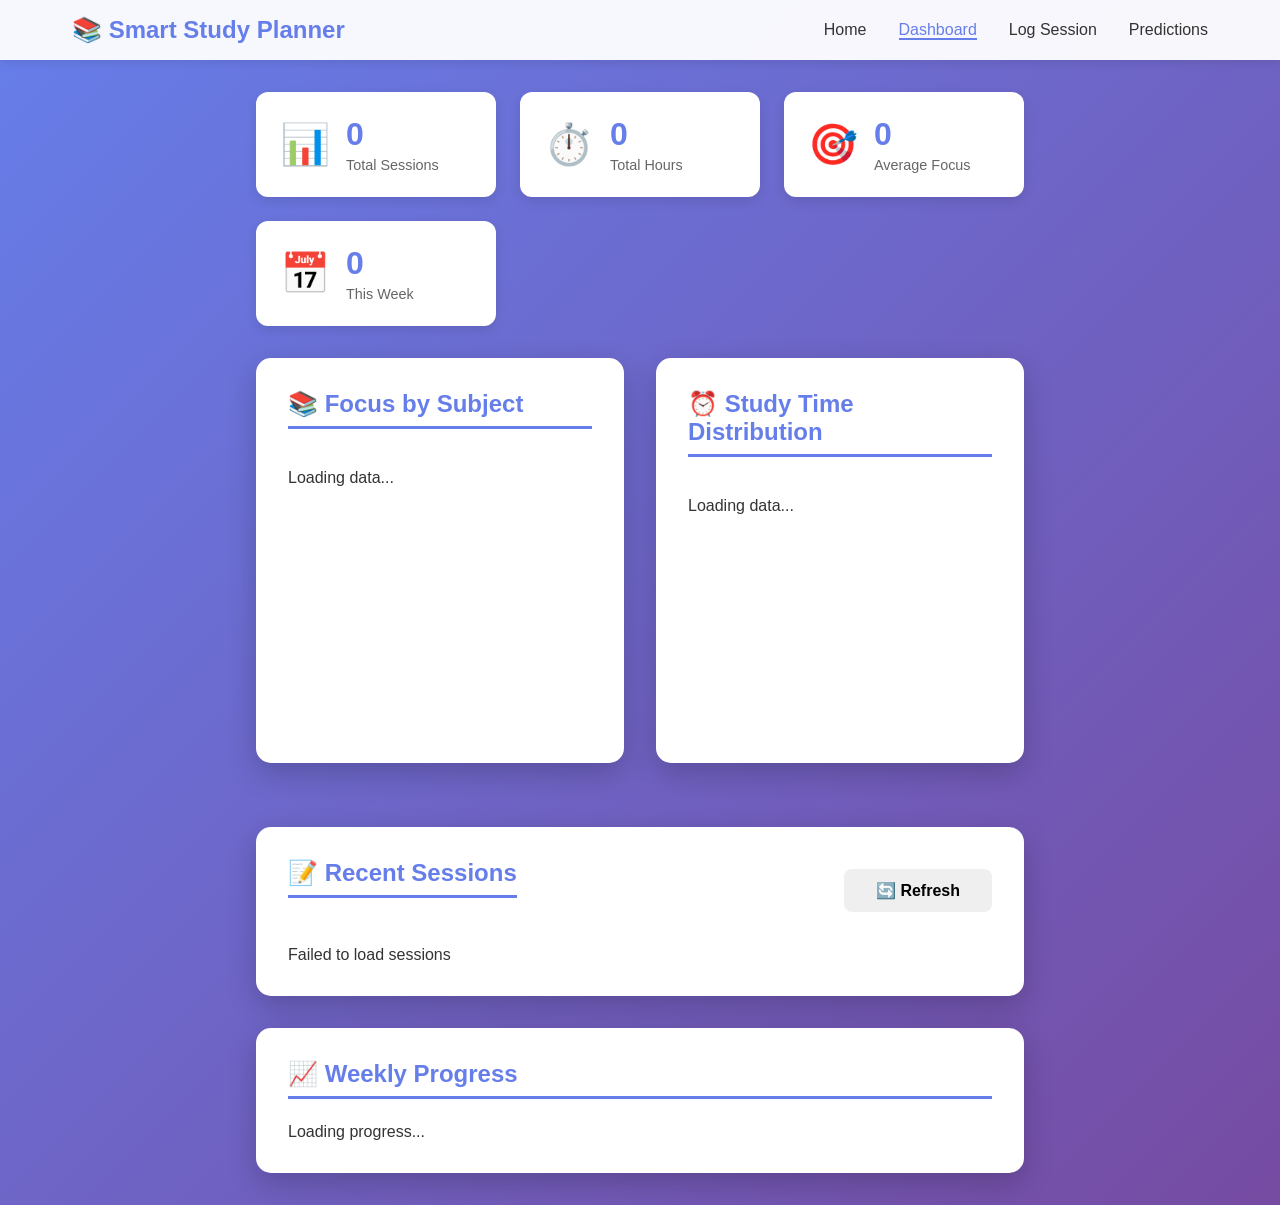
==== SmartStudy/frontend/dashboard.html @ 5bff1ed3 "Add files via upload" ====
<!DOCTYPE html>
<html lang="en">
<head>
    <meta charset="UTF-8">
    <meta name="viewport" content="width=device-width, initial-scale=1.0">
    <title>Dashboard - Smart Study Planner</title>
    <link rel="stylesheet" href="css/styles.css">
</head>
<body>
<!-- Navigation Bar -->
<nav class="navbar">
    <div class="nav-container">
        <h1 class="logo">📚 Smart Study Planner</h1>
        <ul class="nav-links">
            <li><a href="index.html">Home</a></li>
            <li><a href="dashboard.html" class="active">Dashboard</a></li>
            <li><a href="log-session.html">Log Session</a></li>
            <li><a href="predictions.html">Predictions</a></li>
        </ul>
    </div>
</nav>

<!-- Main Content -->
<main class="container">
    <!-- Statistics Cards -->
    <div class="stats-grid">
        <div class="stat-card">
            <div class="stat-icon">📊</div>
            <div class="stat-content">
                <h3 id="totalSessions">0</h3>
                <p>Total Sessions</p>
            </div>
        </div>

        <div class="stat-card">
            <div class="stat-icon">⏱️</div>
            <div class="stat-content">
                <h3 id="totalHours">0</h3>
                <p>Total Hours</p>
            </div>
        </div>

        <div class="stat-card">
            <div class="stat-icon">🎯</div>
            <div class="stat-content">
                <h3 id="avgFocus">0</h3>
                <p>Average Focus</p>
            </div>
        </div>

        <div class="stat-card">
            <div class="stat-icon">📅</div>
            <div class="stat-content">
                <h3 id="thisWeek">0</h3>
                <p>This Week</p>
            </div>
        </div>
    </div>

    <!-- Charts Section -->
    <div class="dashboard-grid">
        <!-- Focus by Subject -->
        <div class="card">
            <h2>📚 Focus by Subject</h2>
            <div id="subjectChart" class="chart-container">
                <div class="loading">Loading data...</div>
            </div>
        </div>

        <!-- Study Time Distribution -->
        <div class="card">
            <h2>⏰ Study Time Distribution</h2>
            <div id="timeChart" class="chart-container">
                <div class="loading">Loading data...</div>
            </div>
        </div>
    </div>

    <!-- Recent Sessions -->
    <div class="card">
        <div class="card-header">
            <h2>📝 Recent Sessions</h2>
            <button class="btn btn-secondary" onclick="refreshDashboard()">🔄 Refresh</button>
        </div>
        <div id="recentSessions" class="sessions-table">
            <div class="loading">Loading sessions...</div>
        </div>
    </div>

    <!-- Weekly Progress -->
    <div class="card">
        <h2>📈 Weekly Progress</h2>
        <div id="weeklyProgress" class="progress-container">
            <div class="loading">Loading progress...</div>
        </div>
    </div>
</main>

<!-- JavaScript -->
<script src="js/app-config.js"></script>
<script src="js/main.js"></script>
<script src="js/dashboard.js"></script>
</body>
</html>
---- SmartStudy/frontend/css/styles.css ----
/* ========== RESET & BASE STYLES ========== */
* {
    margin: 0;
    padding: 0;
    box-sizing: border-box; /* Makes width/height calculations easier */
}

body {
    font-family: 'Segoe UI', Tahoma, Geneva, Verdana, sans-serif;
    background: linear-gradient(135deg, #667eea 0%, #764ba2 100%);
    min-height: 100vh; /* At least full screen height */
    color: #333;
}


/* ========== NAVIGATION BAR ========== */
.navbar {
    background-color: rgba(255, 255, 255, 0.95);
    box-shadow: 0 2px 10px rgba(0,0,0,0.1);
    position: sticky; /* Stays at top when scrolling */
    top: 0;
    z-index: 100; /* Appears above other content */
}

.nav-container {
    max-width: 1200px;
    margin: 0 auto; /* Centers the container */
    padding: 1rem 2rem;
    display: flex;
    justify-content: space-between; /* Logo left, links right */
    align-items: center;
}

.logo {
    font-size: 1.5rem;
    color: #667eea;
}

.nav-links {
    display: flex;
    list-style: none; /* Removes bullet points */
    gap: 2rem; /* Space between items */
}

.nav-links a {
    text-decoration: none; /* Removes underline */
    color: #333;
    font-weight: 500;
    transition: color 0.3s; /* Smooth color change */
}

.nav-links a:hover {
    color: #667eea; /* Changes color on hover */
}

.nav-links a.active {
    color: #667eea;
    border-bottom: 2px solid #667eea;
}


/* ========== CONTAINER & CARDS ========== */
.container {
    max-width: 800px;
    margin: 2rem auto;
    padding: 0 1rem;
}

.card {
    background: white;
    border-radius: 15px; /* Rounded corners */
    padding: 2rem;
    margin-bottom: 2rem;
    box-shadow: 0 10px 30px rgba(0,0,0,0.2);
}

.card h2 {
    color: #667eea;
    margin-bottom: 1.5rem;
    border-bottom: 3px solid #667eea;
    padding-bottom: 0.5rem;
}


/* ========== FORM STYLES ========== */
.form-group {
    margin-bottom: 1.5rem;
}

.form-group label {
    display: block; /* Takes full width */
    margin-bottom: 0.5rem;
    font-weight: 600;
    color: #555;
}

.form-group input,
.form-group select,
.form-group textarea {
    width: 100%;
    padding: 0.75rem;
    border: 2px solid #e0e0e0;
    border-radius: 8px;
    font-size: 1rem;
    transition: border-color 0.3s;
}

.form-group input:focus,
.form-group select:focus,
.form-group textarea:focus {
    outline: none; /* Removes default outline */
    border-color: #667eea; /* Highlights in purple */
}


/* ========== RANGE SLIDER (Focus Rating) ========== */
.slider {
    -webkit-appearance: none; /* Removes default styling */
    appearance: none;
    height: 8px;
    background: #e0e0e0;
    border-radius: 5px;
    outline: none;
}

/* The draggable thumb */
.slider::-webkit-slider-thumb {
    -webkit-appearance: none;
    appearance: none;
    width: 20px;
    height: 20px;
    background: #667eea;
    border-radius: 50%; /* Makes it circular */
    cursor: pointer;
    transition: background 0.3s;
}

.slider::-webkit-slider-thumb:hover {
    background: #764ba2;
}

.slider-labels {
    display: flex;
    justify-content: space-between;
    margin-top: 0.5rem;
    font-size: 0.85rem;
    color: #777;
}


/* ========== BUTTONS ========== */
.btn {
    padding: 0.75rem 2rem;
    border: none;
    border-radius: 8px;
    font-size: 1rem;
    font-weight: 600;
    cursor: pointer;
    transition: all 0.3s;
    text-decoration: none;
    display: inline-block;
}

.btn-primary {
    background: linear-gradient(135deg, #667eea 0%, #764ba2 100%);
    color: white;
}

.btn-primary:hover {
    transform: translateY(-2px); /* Lifts up slightly */
    box-shadow: 0 5px 15px rgba(102, 126, 234, 0.4);
}


/* ========== MESSAGES (Success/Error) ========== */
.message {
    padding: 1rem;
    border-radius: 8px;
    margin-top: 1rem;
    font-weight: 500;
}

.message.success {
    background-color: #d4edda;
    color: #155724;
    border: 1px solid #c3e6cb;
}

.message.error {
    background-color: #f8d7da;
    color: #721c24;
    border: 1px solid #f5c6cb;
}

.message.hidden {
    display: none; /* Hides the element */
}


/* ========== RECENT SESSIONS LIST ========== */
.sessions-list {
    display: flex;
    flex-direction: column;
    gap: 1rem;
}

.session-item {
    padding: 1rem;
    background: #f8f9fa;
    border-radius: 8px;
    border-left: 4px solid #667eea;
}

.session-header {
    display: flex;
    justify-content: space-between;
    margin-bottom: 0.5rem;
}

.session-date {
    color: #777;
    font-size: 0.9rem;
}

.session-details {
    display: flex;
    gap: 1.5rem;
    font-size: 0.9rem;
    color: #555;
}


/* ========== RESPONSIVE DESIGN (Mobile) ========== */
@media (max-width: 768px) {
    .nav-links {
        gap: 1rem;
        font-size: 0.9rem;
    }
    
    .container {
        margin: 1rem auto;
    }
    
    .card {
        padding: 1.5rem;
    }
}

/* ========== DASHBOARD STYLES ========== */
.stats-grid {
    display: grid;
    grid-template-columns: repeat(auto-fit, minmax(200px, 1fr));
    gap: 1.5rem;
    margin-bottom: 2rem;
}

.stat-card {
    background: white;
    border-radius: 12px;
    padding: 1.5rem;
    box-shadow: 0 4px 12px rgba(0,0,0,0.1);
    display: flex;
    align-items: center;
    gap: 1rem;
    transition: transform 0.3s;
}

.stat-card:hover {
    transform: translateY(-4px);
    box-shadow: 0 6px 16px rgba(0,0,0,0.15);
}

.stat-icon {
    font-size: 2.5rem;
}

.stat-content h3 {
    font-size: 2rem;
    color: #667eea;
    margin: 0;
}

.stat-content p {
    color: #666;
    margin: 0.25rem 0 0 0;
    font-size: 0.9rem;
}

.dashboard-grid {
    display: grid;
    grid-template-columns: repeat(auto-fit, minmax(300px, 1fr));
    gap: 2rem;
    margin-bottom: 2rem;
}

.chart-container {
    min-height: 250px;
    padding: 1rem 0;
}

.bar-chart {
    display: flex;
    flex-direction: column;
    gap: 1rem;
}

.bar-item {
    display: grid;
    grid-template-columns: 150px 1fr 100px;
    align-items: center;
    gap: 1rem;
}

.bar-label {
    font-weight: 600;
    color: #333;
}

.bar-wrapper {
    background: #f0f0f0;
    border-radius: 8px;
    height: 32px;
    position: relative;
    overflow: hidden;
}

.bar {
    background: linear-gradient(90deg, #667eea, #764ba2);
    height: 100%;
    border-radius: 8px;
    display: flex;
    align-items: center;
    justify-content: flex-end;
    padding-right: 10px;
    transition: width 0.5s ease;
}

.bar-time {
    background: linear-gradient(90deg, #f093fb, #f5576c);
}

.bar-value {
    color: white;
    font-weight: 600;
    font-size: 0.85rem;
}

.bar-count {
    color: #777;
    font-size: 0.85rem;
}

.sessions-table {
    overflow-x: auto;
}

.data-table {
    width: 100%;
    border-collapse: collapse;
}

.data-table thead {
    background: #f8f9fa;
}

.data-table th {
    padding: 0.75rem;
    text-align: left;
    font-weight: 600;
    color: #555;
    border-bottom: 2px solid #e0e0e0;
}

.data-table td {
    padding: 0.75rem;
    border-bottom: 1px solid #f0f0f0;
}

.data-table tr:hover {
    background: #f8f9fa;
}

.focus-badge {
    padding: 0.25rem 0.75rem;
    border-radius: 12px;
    font-size: 0.85rem;
    font-weight: 600;
}

.high-focus {
    background: #d4edda;
    color: #155724;
}

.medium-focus {
    background: #fff3cd;
    color: #856404;
}

.low-focus {
    background: #f8d7da;
    color: #721c24;
}

.weekly-grid {
    display: grid;
    grid-template-columns: repeat(7, 1fr);
    gap: 1rem;
}

.day-card {
    background: #f8f9fa;
    border-radius: 12px;
    padding: 1rem;
    text-align: center;
    border: 2px solid transparent;
}

.day-card.today {
    border-color: #667eea;
    background: #f0f4ff;
}

.day-name {
    font-weight: 600;
    color: #667eea;
    margin-bottom: 0.5rem;
}

.day-count {
    font-size: 1.5rem;
    font-weight: 700;
    color: #333;
}

.day-focus {
    font-size: 0.85rem;
    color: #666;
    margin-top: 0.25rem;
}

.card-header {
    display: flex;
    justify-content: space-between;
    align-items: center;
    margin-bottom: 1.5rem;
}

.no-data {
    text-align: center;
    color: #999;
    padding: 2rem;
}

/* ========== PREDICTIONS STYLES ========== */
.status-card {
    background: white;
    padding: 1rem;
    margin-bottom: 1.5rem;
}

.status-indicator {
    display: flex;
    align-items: center;
    gap: 0.75rem;
}

.status-dot {
    width: 12px;
    height: 12px;
    border-radius: 50%;
    background: #ccc;
}

.status-dot.online {
    background: #27ae60;
    box-shadow: 0 0 8px #27ae60;
}

.status-dot.offline {
    background: #e74c3c;
}

.card-description {
    color: #666;
    margin-bottom: 1.5rem;
}

.predictions-container {
    display: flex;
    flex-direction: column;
    gap: 1.5rem;
}

.prediction-card {
    background: white;
    border-radius: 12px;
    padding: 1.5rem;
    border-left: 4px solid #667eea;
    box-shadow: 0 2px 8px rgba(0,0,0,0.1);
    transition: transform 0.3s, box-shadow 0.3s;
}

.prediction-card:hover {
    transform: translateY(-2px);
    box-shadow: 0 4px 12px rgba(0,0,0,0.15);
}

.prediction-card.excellent {
    border-left-color: #27ae60;
    background: linear-gradient(to right, #f0fff4 0%, white 50%);
}

.prediction-card.good {
    border-left-color: #f39c12;
    background: linear-gradient(to right, #fff8f0 0%, white 50%);
}

.prediction-card.moderate {
    border-left-color: #e67e22;
}

.prediction-rank {
    font-size: 1.5rem;
    margin-bottom: 0.5rem;
}

.prediction-content {
    display: grid;
    grid-template-columns: 1fr auto auto;
    gap: 2rem;
    align-items: center;
}

.prediction-time h3 {
    margin: 0;
    color: #333;
    font-size: 1.3rem;
}

.prediction-subtitle {
    color: #777;
    margin: 0.25rem 0 0 0;
    font-size: 0.9rem;
}

.score-circle {
    background: linear-gradient(135deg, #667eea, #764ba2);
    width: 80px;
    height: 80px;
    border-radius: 50%;
    display: flex;
    flex-direction: column;
    align-items: center;
    justify-content: center;
    color: white;
}

.score-value {
    font-size: 1.8rem;
    font-weight: 700;
}

.score-max {
    font-size: 0.9rem;
    opacity: 0.9;
}

.score-label {
    text-align: center;
    color: #666;
    margin-top: 0.5rem;
    font-size: 0.85rem;
}

.confidence-badge {
    padding: 0.5rem 1rem;
    border-radius: 20px;
    font-size: 0.85rem;
    font-weight: 600;
    text-transform: uppercase;
}

.high-confidence {
    background: #d4edda;
    color: #155724;
}

.medium-confidence {
    background: #fff3cd;
    color: #856404;
}

.low-confidence {
    background: #f8d7da;
    color: #721c24;
}

.train-section {
    margin-top: 2rem;
    padding-top: 2rem;
    border-top: 2px solid #f0f0f0;
}

.help-text {
    color: #666;
    margin-bottom: 1rem;
}

.info-card {
    background: #f8f9fa;
}

.info-content {
    display: grid;
    gap: 1.5rem;
}

.info-item strong {
    display: block;
    color: #667eea;
    margin-bottom: 0.5rem;
}

.info-item p {
    color: #666;
    margin: 0;
    line-height: 1.6;
}

.btn-large {
    width: 100%;
    padding: 1rem;
    font-size: 1.1rem;
}

/* ========== RESPONSIVE ========== */
@media (max-width: 768px) {
    .stats-grid {
        grid-template-columns: repeat(2, 1fr);
    }

    .prediction-content {
        grid-template-columns: 1fr;
        gap: 1rem;
    }

    .bar-item {
        grid-template-columns: 1fr;
        gap: 0.5rem;
    }

    .weekly-grid {
        grid-template-columns: repeat(4, 1fr);
    }
}
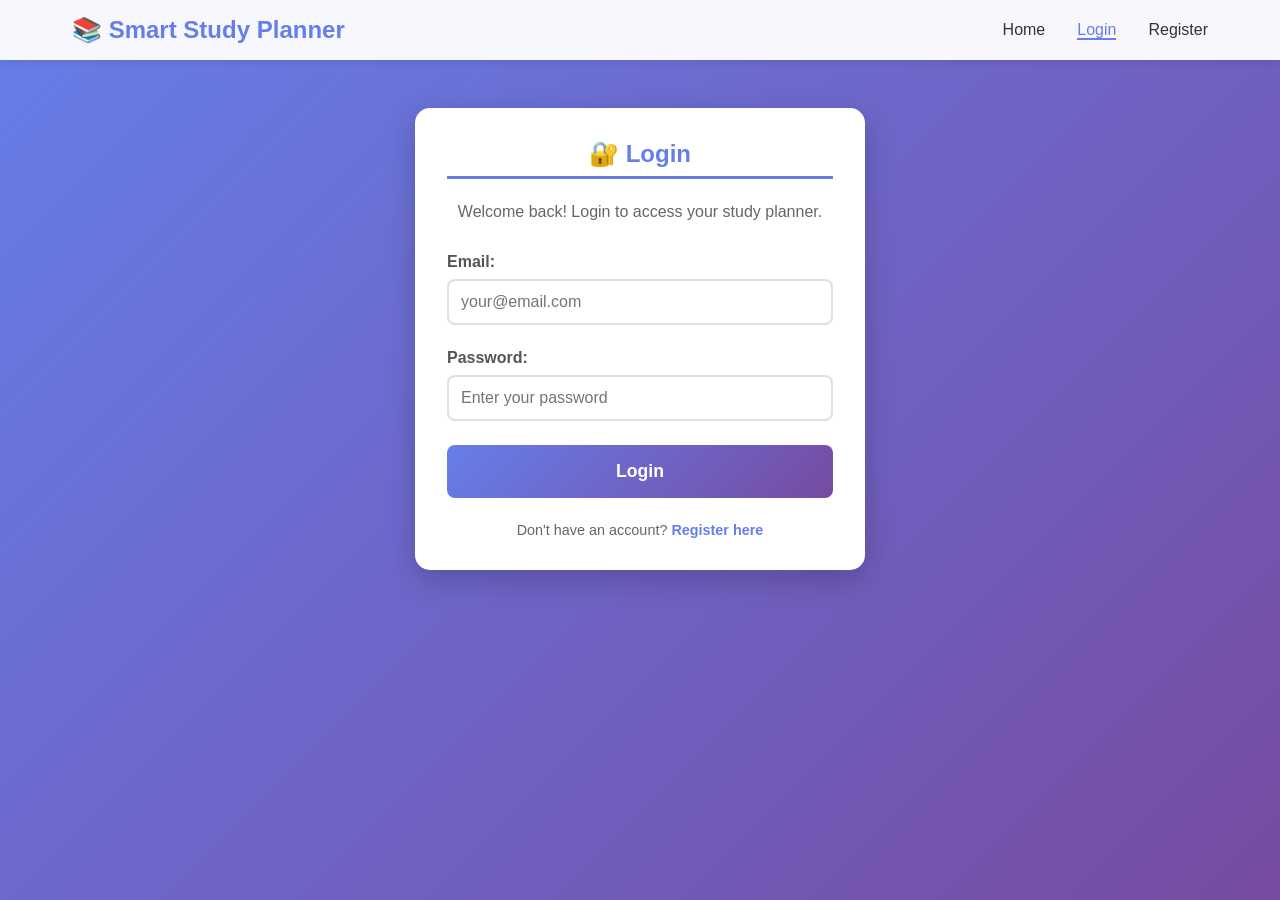
==== commit 80c3d3e2: "Add files via upload" ====
--- a/SmartStudy/frontend/dashboard.html
+++ b/SmartStudy/frontend/dashboard.html
@@ -98,6 +98,7 @@
 
 <!-- JavaScript -->
 <script src="js/app-config.js"></script>
+<script src="js/auth.js"></script>
 <script src="js/main.js"></script>
 <script src="js/dashboard.js"></script>
 </body>
--- a/SmartStudy/frontend/css/styles.css
+++ b/SmartStudy/frontend/css/styles.css
@@ -655,3 +655,55 @@
     }
 }
 
+/* ========== AUTH PAGES ========== */
+.auth-card {
+    max-width: 450px;
+    margin: 3rem auto;
+}
+
+.auth-card h2 {
+    text-align: center;
+}
+
+.auth-card .card-description {
+    text-align: center;
+    margin-bottom: 2rem;
+}
+
+.auth-link {
+    text-align: center;
+    margin-top: 1.5rem;
+    color: #666;
+    font-size: 0.9rem;
+}
+
+.auth-link a {
+    color: #667eea;
+    font-weight: 600;
+    text-decoration: none;
+}
+
+.auth-link a:hover {
+    text-decoration: underline;
+}
+
+/* ========== HERO SECTION ========== */
+.hero-section {
+    display: flex;
+    align-items: center;
+    justify-content: center;
+    min-height: 80vh;
+    text-align: center;
+    color: white;
+}
+
+.hero-content h2 {
+    font-size: 2.5rem;
+    margin-bottom: 1rem;
+}
+
+.hero-content p {
+    font-size: 1.2rem;
+    margin-bottom: 2rem;
+    opacity: 0.9;
+}
